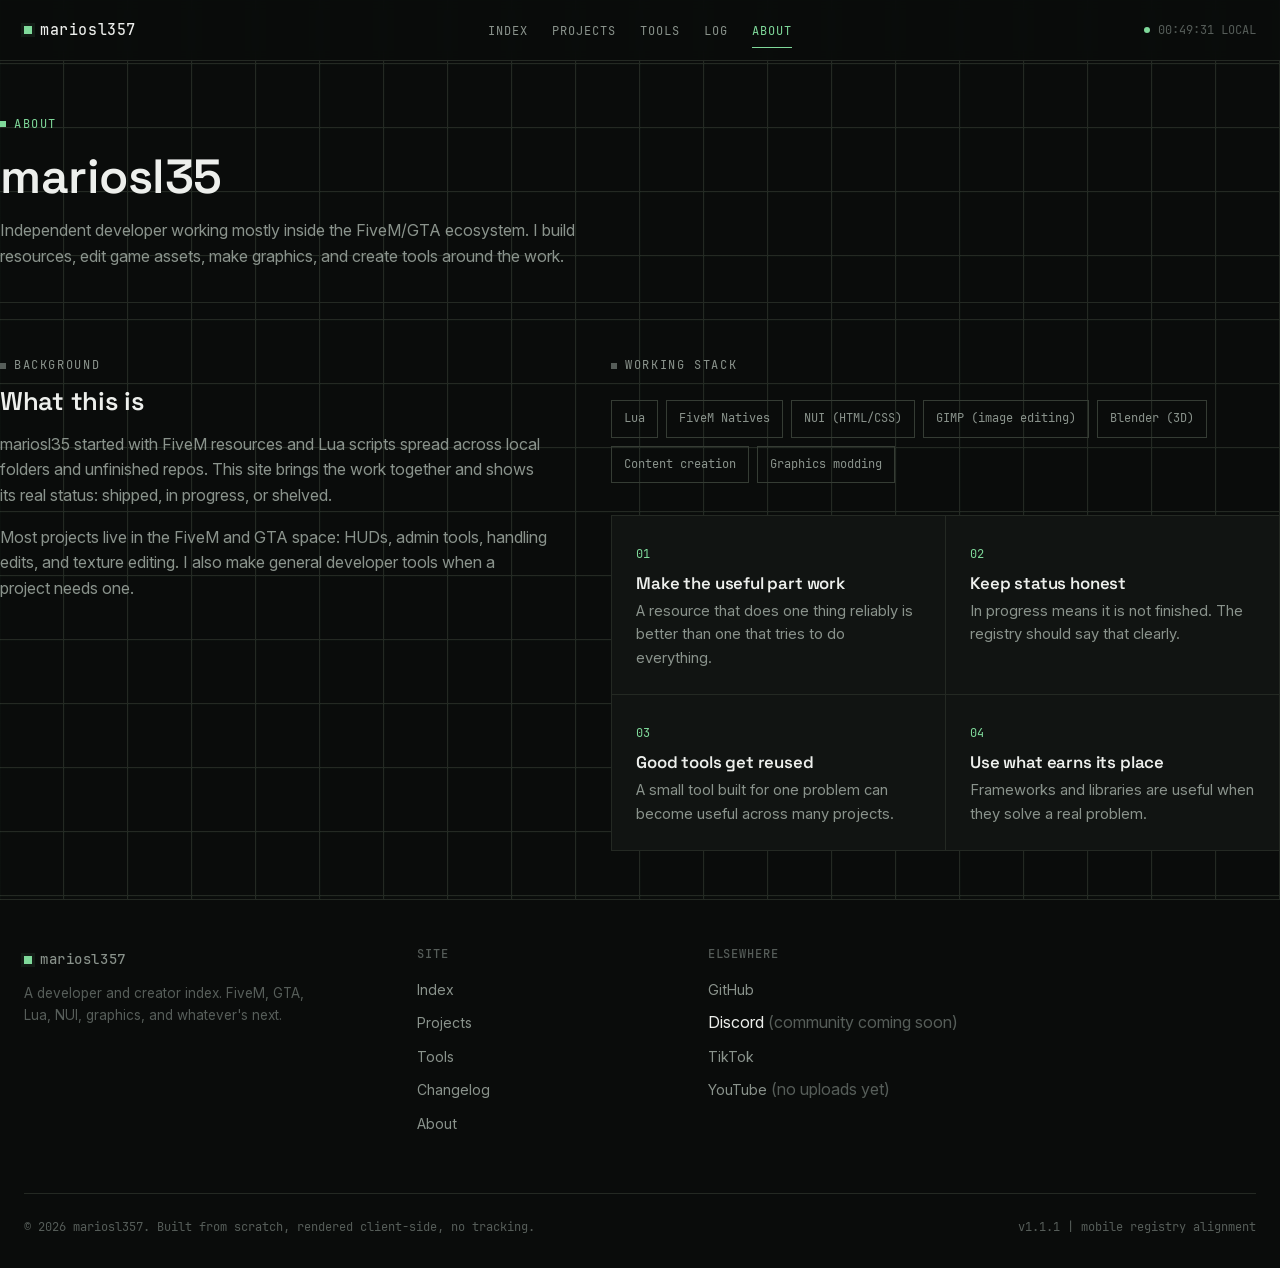
==== about.html @ fb648703 "Mobile alignment issues fixed" ====
<!doctype html>
<html lang="en">
<head>
  <meta charset="UTF-8" />
  <meta name="viewport" content="width=device-width, initial-scale=1, viewport-fit=cover" />
  <title>About | mariosl357</title>
  <meta name="description" content="About mariosl35. An independent developer working across FiveM, GTA modification, Lua, NUI, and graphics." />
  <link rel="icon" href="assets/favicon.svg" type="image/svg+xml" />
  <link rel="stylesheet" href="css/style.css" />
</head>
<body>
  <a class="skip-link" href="#main">Skip to content</a>

  <header class="site-header">
    <div class="shell header-inner">
      <a href="index.html" class="wordmark" aria-label="mariosl357 home">
        <span class="dot" aria-hidden="true"></span>
        mariosl357
      </a>
      <nav class="main-nav" id="main-nav" aria-label="Primary">
        <ul>
          <li><a href="index.html">Index</a></li>
          <li><a href="projects.html">Projects</a></li>
          <li><a href="tools.html">Tools</a></li>
          <li><a href="changelog.html">Log</a></li>
          <li><a href="about.html" aria-current="page">About</a></li>
        </ul>
      </nav>
      <div class="header-status">
        <span class="pulse" aria-hidden="true"></span>
        <span data-clock>00:00:00 LOCAL</span>
      </div>
      <button class="nav-toggle" aria-label="Toggle navigation menu" aria-controls="main-nav" aria-expanded="false">
        <span></span><span></span><span></span>
      </button>
    </div>
  </header>

  <main id="main">
    <div class="shell page-head">
      <span class="eyebrow">About</span>
      <h1>mariosl35</h1>
      <p>Independent developer working mostly inside the FiveM/GTA ecosystem. I build resources, edit game assets, make graphics, and create tools around the work.</p>
    </div>

    <section class="shell section-tight">
      <div class="split">
        <div>
          <span class="eyebrow dim">Background</span>
          <h2 style="margin-top: var(--space-3); font-size: 1.6rem;">What this is</h2>
          <p style="margin-top: var(--space-4); color: var(--text-dim);">
            mariosl35 started with FiveM resources and Lua scripts spread across local folders and unfinished
            repos. This site brings the work together and shows its real status: shipped, in progress, or shelved.
          </p>
          <p style="margin-top: var(--space-4); color: var(--text-dim);">
            Most projects live in the FiveM and GTA space: HUDs, admin tools, handling edits, and texture
            editing. I also make general developer tools when a project needs one.
          </p>
        </div>
        <div>
          <span class="eyebrow dim">Working stack</span>
          <ul class="stack-list">
            <li>Lua</li>
            <li>FiveM Natives</li>
            <li>NUI (HTML/CSS)</li>
            <li>GIMP (image editing)</li>
            <li>Blender (3D)</li>
            <li>Content creation</li>
            <li>Graphics modding</li>
          </ul>

          <div class="principles" style="margin-top: var(--space-8);">
            <div class="principle">
              <span class="pnum">01</span>
              <h3>Make the useful part work</h3>
              <p>A resource that does one thing reliably is better than one that tries to do everything.</p>
            </div>
            <div class="principle">
              <span class="pnum">02</span>
              <h3>Keep status honest</h3>
              <p>In progress means it is not finished. The registry should say that clearly.</p>
            </div>
            <div class="principle">
              <span class="pnum">03</span>
              <h3>Good tools get reused</h3>
              <p>A small tool built for one problem can become useful across many projects.</p>
            </div>
            <div class="principle">
              <span class="pnum">04</span>
              <h3>Use what earns its place</h3>
              <p>Frameworks and libraries are useful when they solve a real problem.</p>
            </div>
          </div>
        </div>
      </div>
    </section>

  </main>

  <footer class="site-footer">
    <div class="shell">
      <div class="footer-grid">
        <div class="footer-col footer-brand">
          <a href="index.html" class="wordmark"><span class="dot" aria-hidden="true"></span>mariosl357</a>
          <p>A developer and creator index. FiveM, GTA, Lua, NUI, graphics, and whatever's next.</p>
        </div>
        <div class="footer-col">
          <h4>Site</h4>
          <ul>
            <li><a href="index.html">Index</a></li>
            <li><a href="projects.html">Projects</a></li>
            <li><a href="tools.html">Tools</a></li>
            <li><a href="changelog.html">Changelog</a></li>
            <li><a href="about.html">About</a></li>
          </ul>
        </div>
        <div class="footer-col">
          <h4>Elsewhere</h4>
          <ul>
            <li><a href="https://github.com/mariosl35" target="_blank" rel="noopener noreferrer">GitHub</a></li>
            <li>Discord <span class="footer-note">(community coming soon)</span></li>
            <li><a href="https://www.tiktok.com/@mariosl357" target="_blank" rel="noopener noreferrer">TikTok</a></li>
            <li><a href="https://www.youtube.com/@mariosl357" target="_blank" rel="noopener noreferrer">YouTube</a> <span class="footer-note">(no uploads yet)</span></li>
          </ul>
        </div>
      </div>
      <div class="footer-bottom">
        <span>© <span data-year></span> mariosl357. Built from scratch, rendered client-side, no tracking.</span>
        <span>v1.1.1 | mobile registry alignment</span>
      </div>
    </div>
  </footer>

  <script src="js/data.js"></script>
  <script src="js/main.js"></script>
  <script>document.querySelector('[data-year]').textContent = new Date().getFullYear();</script>
</body>
</html>
---- css/style.css ----
/* ==========================================================================
   mariosl357 core stylesheet
   Graphite / green technical system. No frameworks.
   ========================================================================== */

/* ---------- local fonts ---------- */
@font-face {
  font-family: "Space Grotesk";
  src: url("../assets/SpaceGrotesk/SpaceGrotesk[wght].woff2") format("woff2");
  font-style: normal;
  font-weight: 300 700;
  font-display: swap;
}

@font-face {
  font-family: "Inter";
  src: url("../assets/Inter/InterVariable.woff2") format("woff2");
  font-style: normal;
  font-weight: 100 900;
  font-display: swap;
}

@font-face {
  font-family: "JetBrains Mono";
  src: url("../assets/JetBrainsMono/JetBrainsMono-Regular.woff2") format("woff2");
  font-style: normal;
  font-weight: 400;
  font-display: swap;
}

@font-face {
  font-family: "JetBrains Mono";
  src: url("../assets/JetBrainsMono/JetBrainsMono-Medium.woff2") format("woff2");
  font-style: normal;
  font-weight: 500;
  font-display: swap;
}

@font-face {
  font-family: "JetBrains Mono";
  src: url("../assets/JetBrainsMono/JetBrainsMono-SemiBold.woff2") format("woff2");
  font-style: normal;
  font-weight: 600;
  font-display: swap;
}

/* ---------- tokens ---------- */
:root {
  /* surfaces */
  --bg: #0a0c0b;
  --bg-panel: #111412;
  --bg-panel-hover: #151915;
  --bg-inset: #0d0f0e;

  /* borders */
  --border: #242923;
  --border-strong: #353c34;
  --border-accent: #3d5a44;

  /* text */
  --text: #edefec;
  --text-dim: #8a938c;
  --text-faint: #565d59;

  /* accent */
  --accent: #7fd99a;
  --accent-dim: #5a9c70;
  --accent-bg: rgba(127, 217, 154, 0.08);
  --accent-bg-strong: rgba(127, 217, 154, 0.14);

  /* status */
  --status-active: #7fd99a;
  --status-dev: #d9c37f;
  --status-exp: #8fa8d9;
  --status-planned: #6b716c;

  /* type */
  --font-display: "Space Grotesk", "Arial Narrow", sans-serif;
  --font-body: "Inter", -apple-system, BlinkMacSystemFont, sans-serif;
  --font-mono: "JetBrains Mono", "SFMono-Regular", Consolas, monospace;

  /* scale */
  --space-1: 0.25rem;
  --space-2: 0.5rem;
  --space-3: 0.75rem;
  --space-4: 1rem;
  --space-6: 1.5rem;
  --space-8: 2rem;
  --space-12: 3rem;
  --space-16: 4rem;
  --space-24: 6rem;

  --radius: 2px;
  --max-width: 1280px;

  --ease: cubic-bezier(0.16, 1, 0.3, 1);
}

/* ---------- reset ---------- */
*, *::before, *::after { box-sizing: border-box; }
* { margin: 0; padding: 0; }

::selection {
  background: var(--accent-bg-strong);
  color: var(--text);
}

html {
  -webkit-text-size-adjust: 100%;
  scroll-behavior: smooth;
}

@media (prefers-reduced-motion: reduce) {
  html { scroll-behavior: auto; }
  *, *::before, *::after {
    animation-duration: 0.001ms !important;
    animation-iteration-count: 1 !important;
    transition-duration: 0.001ms !important;
    scroll-behavior: auto !important;
  }
}

body {
  background: var(--bg);
  color: var(--text);
  font-family: var(--font-body);
  font-size: 16px;
  line-height: 1.6;
  -webkit-font-smoothing: antialiased;
  min-height: 100vh;
  background-image:
    linear-gradient(var(--border) 1px, transparent 1px),
    linear-gradient(90deg, var(--border) 1px, transparent 1px);
  background-size: 64px 64px;
  background-position: -1px -1px;
  background-attachment: fixed;
  opacity: 1;
  overflow-x: clip;
}

/* faint grid only on the parts of the page that want it */
body { background-color: var(--bg); }
body::before {
  content: "";
  position: fixed;
  inset: 0;
  pointer-events: none;
  background-image:
    linear-gradient(rgba(127, 217, 154, 0.025) 1px, transparent 1px),
    linear-gradient(90deg, rgba(127, 217, 154, 0.025) 1px, transparent 1px);
  background-size: 64px 64px;
  z-index: 0;
}

img { max-width: 100%; display: block; }
svg { display: block; }

a {
  color: inherit;
  text-decoration: none;
  -webkit-tap-highlight-color: var(--accent-bg-strong);
}

ul, ol { list-style: none; }

button, input {
  font: inherit;
  color: inherit;
  background: none;
  border: none;
}

button, label { -webkit-tap-highlight-color: var(--accent-bg-strong); }

h1, h2, h3, h4 {
  font-family: var(--font-display);
  font-weight: 600;
  line-height: 1.08;
  letter-spacing: -0.01em;
}

/* ---------- accessibility ---------- */
.skip-link {
  position: absolute;
  left: -9999px;
  top: 0;
  z-index: 200;
  background: var(--accent);
  color: #06120a;
  padding: var(--space-3) var(--space-4);
  font-family: var(--font-mono);
  font-size: 0.8rem;
  font-weight: 600;
}
.skip-link:focus {
  left: var(--space-4);
  top: var(--space-4);
}

:focus-visible {
  outline: 2px solid var(--accent);
  outline-offset: 2px;
}

.sr-only {
  position: absolute;
  width: 1px; height: 1px;
  padding: 0; margin: -1px;
  overflow: hidden;
  clip: rect(0,0,0,0);
  white-space: nowrap;
  border: 0;
}

/* ---------- layout shell ---------- */
.shell {
  position: relative;
  z-index: 1;
  max-width: var(--max-width);
  margin: 0 auto;
  padding: 0 var(--space-6);
  min-width: 0;
}

@media (max-width: 640px) {
  .shell { padding: 0 var(--space-4); }
}

.rule {
  border: none;
  border-top: 1px solid var(--border);
}

/* ---------- eyebrow / labels ---------- */
.eyebrow {
  font-family: var(--font-mono);
  font-size: 0.72rem;
  letter-spacing: 0.14em;
  text-transform: uppercase;
  color: var(--accent);
  display: inline-flex;
  align-items: center;
  gap: var(--space-2);
}

.eyebrow::before {
  content: "";
  width: 6px;
  height: 6px;
  background: var(--accent);
  flex-shrink: 0;
}

.eyebrow.dim {
  color: var(--text-dim);
}
.eyebrow.dim::before {
  background: var(--text-faint);
}

/* ==========================================================================
   HEADER
   ========================================================================== */

.site-header {
  position: sticky;
  top: 0;
  z-index: 100;
  background: rgba(10, 12, 11, 0.92);
  backdrop-filter: blur(6px);
  border-bottom: 1px solid var(--border);
}

.header-inner {
  display: flex;
  align-items: center;
  justify-content: space-between;
  height: 60px;
  gap: var(--space-6);
  min-width: 0;
}

.wordmark {
  font-family: var(--font-mono);
  font-size: 0.95rem;
  font-weight: 500;
  letter-spacing: 0.04em;
  white-space: nowrap;
  display: flex;
  align-items: center;
  gap: var(--space-2);
  min-width: 0;
}

.wordmark .dot {
  width: 8px;
  height: 8px;
  background: var(--accent);
  display: inline-block;
  flex-shrink: 0;
  box-shadow: 0 0 0 3px var(--accent-bg);
}

.wordmark .id {
  color: var(--accent);
}

.main-nav {
  display: flex;
  align-items: center;
  gap: var(--space-8);
}

.main-nav ul {
  display: flex;
  gap: var(--space-6);
}

.main-nav a {
  font-family: var(--font-mono);
  font-size: 0.78rem;
  letter-spacing: 0.08em;
  text-transform: uppercase;
  color: var(--text-dim);
  padding: var(--space-2) 0;
  position: relative;
  transition: color 0.15s var(--ease);
}

.main-nav a:hover,
.main-nav a:focus-visible {
  color: var(--text);
}

.main-nav a[aria-current="page"] {
  color: var(--accent);
}

.main-nav a[aria-current="page"]::after {
  content: "";
  position: absolute;
  left: 0;
  right: 0;
  bottom: -1px;
  height: 1px;
  background: var(--accent);
}

.header-status {
  font-family: var(--font-mono);
  font-size: 0.72rem;
  color: var(--text-faint);
  display: flex;
  align-items: center;
  gap: var(--space-2);
  white-space: nowrap;
}

.header-status .pulse {
  width: 6px;
  height: 6px;
  border-radius: 50%;
  background: var(--accent);
  box-shadow: 0 0 0 0 rgba(127, 217, 154, 0.5);
  animation: pulse 2.4s infinite;
}

@keyframes pulse {
  0% { box-shadow: 0 0 0 0 rgba(127, 217, 154, 0.45); }
  70% { box-shadow: 0 0 0 6px rgba(127, 217, 154, 0); }
  100% { box-shadow: 0 0 0 0 rgba(127, 217, 154, 0); }
}

.nav-toggle {
  display: none;
  width: 44px;
  height: 44px;
  border: 1px solid var(--border-strong);
  align-items: center;
  justify-content: center;
  flex-direction: column;
  gap: 4px;
}
.nav-toggle span {
  display: block;
  width: 16px;
  height: 1px;
  background: var(--text);
}

@media (max-width: 860px) {
  .header-status { display: none; }
  .nav-toggle { display: inline-flex; }
  .main-nav {
    position: fixed;
    inset: 60px 0 auto 0;
    background: var(--bg);
    border-bottom: 1px solid var(--border);
    flex-direction: column;
    align-items: stretch;
    padding: var(--space-4) var(--space-6) var(--space-6);
    transform: translateY(-8px);
    opacity: 0;
    pointer-events: none;
    transition: opacity 0.18s var(--ease), transform 0.18s var(--ease);
  }
  .main-nav.open {
    opacity: 1;
    transform: translateY(0);
    pointer-events: auto;
  }
  .main-nav ul {
    flex-direction: column;
    gap: 0;
  }
  .main-nav a {
    display: block;
    min-height: 44px;
    padding: var(--space-3) 0;
    border-bottom: 1px solid var(--border);
  }
}

/* ==========================================================================
   BUTTONS / LINKS
   ========================================================================== */

.btn {
  font-family: var(--font-mono);
  font-size: 0.78rem;
  letter-spacing: 0.06em;
  text-transform: uppercase;
  display: inline-flex;
  align-items: center;
  gap: var(--space-2);
  padding: var(--space-3) var(--space-4);
  border: 1px solid var(--border-strong);
  transition: border-color 0.15s var(--ease), background 0.15s var(--ease), color 0.15s var(--ease);
}

.btn:hover, .btn:focus-visible {
  border-color: var(--accent);
  color: var(--accent);
}

.btn-solid {
  background: var(--accent);
  border-color: var(--accent);
  color: #06120a;
  font-weight: 600;
}
.btn-solid:hover, .btn-solid:focus-visible {
  background: #93e3ab;
  border-color: #93e3ab;
  color: #06120a;
}

.btn-arrow::after {
  content: "→";
  transition: transform 0.15s var(--ease);
}
.btn-arrow:hover::after { transform: translateX(3px); }

.text-link {
  color: var(--text-dim);
  border-bottom: 1px solid var(--border-strong);
  padding-bottom: 1px;
  transition: color 0.15s var(--ease), border-color 0.15s var(--ease);
}
.text-link:hover, .text-link:focus-visible {
  color: var(--accent);
  border-color: var(--accent);
}

/* ==========================================================================
   HERO
   ========================================================================== */

.hero {
  padding: var(--space-16) 0 var(--space-12);
  display: grid;
  grid-template-columns: 1.15fr 0.85fr;
  gap: var(--space-16);
  align-items: start;
}
.hero > * { min-width: 0; }

.hero-copy h1 {
  font-size: clamp(2.4rem, 5.2vw, 4.1rem);
  margin-top: var(--space-4);
  color: var(--text);
}

.hero-copy h1 em {
  font-style: normal;
  color: var(--accent);
}

.hero-copy p {
  margin-top: var(--space-6);
  max-width: 46ch;
  color: var(--text-dim);
  font-size: 1.05rem;
}

.hero-actions {
  margin-top: var(--space-8);
  display: flex;
  gap: var(--space-3);
  flex-wrap: wrap;
}

/* live log panel, the signature element */
.log-panel {
  border: 1px solid var(--border);
  background: var(--bg-panel);
  display: flex;
  flex-direction: column;
  height: 380px;
  min-width: 0;
}

.log-panel-head {
  display: flex;
  align-items: center;
  justify-content: space-between;
  padding: var(--space-3) var(--space-4);
  border-bottom: 1px solid var(--border);
  font-family: var(--font-mono);
  font-size: 0.7rem;
  color: var(--text-faint);
  letter-spacing: 0.08em;
  text-transform: uppercase;
}

.log-panel-head .dots {
  display: flex;
  gap: 5px;
}
.log-panel-head .dots span {
  width: 6px; height: 6px;
  border-radius: 50%;
  background: var(--border-strong);
}

.log-feed {
  flex: 1;
  overflow: hidden;
  padding: var(--space-4);
  font-family: var(--font-mono);
  font-size: 0.78rem;
  line-height: 1.9;
  color: var(--text-dim);
  position: relative;
}

.log-line {
  white-space: nowrap;
  overflow: hidden;
  text-overflow: ellipsis;
  opacity: 0;
  transform: translateY(4px);
  animation: log-in 0.4s var(--ease) forwards;
}

@keyframes log-in {
  to { opacity: 1; transform: translateY(0); }
}

.log-line .t {
  color: var(--text-faint);
}
.log-line .tag {
  color: var(--accent);
  font-weight: 600;
}
.log-line .tag.fix { color: var(--status-dev); }
.log-line .tag.exp { color: var(--status-exp); }

.log-cursor {
  display: inline-block;
  width: 6px;
  height: 12px;
  background: var(--accent);
  margin-left: 2px;
  animation: blink 1s steps(1) infinite;
  vertical-align: -1px;
}
@keyframes blink { 50% { opacity: 0; } }

.log-panel-foot {
  border-top: 1px solid var(--border);
  padding: var(--space-3) var(--space-4);
}
.log-panel-foot a {
  font-family: var(--font-mono);
  font-size: 0.72rem;
  color: var(--text-dim);
  letter-spacing: 0.04em;
}
.log-panel-foot a:hover { color: var(--accent); }

@media (max-width: 980px) {
  .hero {
    grid-template-columns: 1fr;
    gap: var(--space-8);
  }
  .log-panel { height: 300px; }
}

/* ==========================================================================
   STAT STRIP (real counts only, computed from data)
   ========================================================================== */

.stat-strip {
  border-top: 1px solid var(--border);
  border-bottom: 1px solid var(--border);
  padding: var(--space-6) 0;
  display: grid;
  grid-template-columns: repeat(4, 1fr);
}

.stat {
  padding: 0 var(--space-6);
  border-left: 1px solid var(--border);
}
.stat:first-child { border-left: none; padding-left: 0; }

.stat .num {
  font-family: var(--font-mono);
  font-size: 1.8rem;
  color: var(--accent);
  font-weight: 500;
}
.stat .label {
  margin-top: var(--space-1);
  font-size: 0.78rem;
  color: var(--text-dim);
  letter-spacing: 0.03em;
}

@media (max-width: 760px) {
  .stat-strip { grid-template-columns: repeat(2, 1fr); row-gap: var(--space-6); }
  .stat:nth-child(3) { border-left: none; padding-left: 0; }
}
@media (max-width: 460px) {
  .stat-strip { grid-template-columns: 1fr; }
  .stat { border-left: none; padding-left: 0; padding-top: var(--space-4); border-top: 1px solid var(--border); }
  .stat:first-child { border-top: none; padding-top: 0; }
}

/* ==========================================================================
   SECTION HEADS
   ========================================================================== */

.section {
  padding: var(--space-16) 0;
}
.section-tight { padding: var(--space-12) 0; }

.section-head {
  display: flex;
  justify-content: space-between;
  align-items: flex-end;
  gap: var(--space-6);
  margin-bottom: var(--space-8);
  flex-wrap: wrap;
}

.section-head h2 {
  font-size: clamp(1.6rem, 3vw, 2.2rem);
  margin-top: var(--space-3);
}

.section-head p {
  color: var(--text-dim);
  max-width: 52ch;
  margin-top: var(--space-2);
}

/* ==========================================================================
   REGISTRY (project index table)
   ========================================================================== */

.filter-bar {
  display: flex;
  align-items: center;
  gap: var(--space-6);
  flex-wrap: wrap;
  padding-bottom: var(--space-4);
  border-bottom: 1px solid var(--border);
  margin-bottom: 0;
}

.filter-tags {
  display: flex;
  gap: var(--space-2);
  flex-wrap: wrap;
}

.filter-tag {
  font-family: var(--font-mono);
  font-size: 0.72rem;
  letter-spacing: 0.05em;
  text-transform: uppercase;
  padding: var(--space-2) var(--space-3);
  border: 1px solid var(--border-strong);
  color: var(--text-dim);
  transition: all 0.15s var(--ease);
}
.filter-tag:hover { border-color: var(--accent); color: var(--text); }
.filter-tag[aria-pressed="true"] {
  background: var(--accent);
  border-color: var(--accent);
  color: #06120a;
  font-weight: 600;
}

.search-wrap {
  margin-left: auto;
  display: flex;
  align-items: center;
  gap: var(--space-2);
  border: 1px solid var(--border-strong);
  padding: var(--space-2) var(--space-3);
  min-width: 220px;
}
.search-wrap svg { color: var(--text-faint); flex-shrink: 0; }
.search-wrap input {
  font-family: var(--font-mono);
  font-size: 0.8rem;
  width: 100%;
  color: var(--text);
}
.search-wrap input::placeholder { color: var(--text-faint); }

@media (max-width: 640px) {
  .filter-bar { flex-direction: column; align-items: stretch; }
  .search-wrap { margin-left: 0; }
}

.registry {
  border: 1px solid var(--border);
  border-top: none;
}

.registry-head-row,
.registry-row {
  display: grid;
  grid-template-columns: 44px 1.6fr 1fr 1fr 100px 28px;
  align-items: center;
  gap: var(--space-4);
}

.registry-head-row {
  padding: var(--space-3) var(--space-4);
  border-bottom: 1px solid var(--border);
  font-family: var(--font-mono);
  font-size: 0.68rem;
  letter-spacing: 0.08em;
  text-transform: uppercase;
  color: var(--text-faint);
}

.registry-row {
  padding: var(--space-4);
  border-bottom: 1px solid var(--border);
  cursor: pointer;
  transition: background 0.12s var(--ease);
  text-align: left;
  width: 100%;
  background: transparent;
}
.registry-row:last-child { border-bottom: none; }
.registry-row:hover,
.registry-row:focus-visible {
  background: var(--bg-panel-hover);
}

.registry-row .idx {
  font-family: var(--font-mono);
  font-size: 0.72rem;
  color: var(--text-faint);
}

.registry-row .rname {
  display: flex;
  align-items: center;
  gap: var(--space-3);
  min-width: 0;
}

.reg-thumb {
  width: 32px;
  height: 32px;
  border: 1px solid var(--border-strong);
  flex-shrink: 0;
  overflow: hidden;
}
.reg-thumb svg { width: 100%; height: 100%; }

.rname .names {
  display: flex;
  flex-direction: column;
  min-width: 0;
}
.rname .display-name {
  font-family: var(--font-display);
  font-weight: 600;
  font-size: 0.98rem;
  overflow-wrap: anywhere;
}
.rname .slug {
  font-family: var(--font-mono);
  font-size: 0.72rem;
  color: var(--text-faint);
}

.reg-type, .reg-stack {
  font-family: var(--font-mono);
  font-size: 0.78rem;
  color: var(--text-dim);
  min-width: 0;
  overflow-wrap: anywhere;
}

.status-pill {
  font-family: var(--font-mono);
  font-size: 0.68rem;
  letter-spacing: 0.04em;
  text-transform: uppercase;
  padding: 3px var(--space-2);
  border: 1px solid currentColor;
  display: inline-flex;
  align-items: center;
  gap: 5px;
  width: fit-content;
  max-width: 100%;
  white-space: normal;
}
.status-pill::before {
  content: "";
  width: 5px; height: 5px;
  background: currentColor;
  border-radius: 50%;
}
.status-active { color: var(--status-active); }
.status-dev { color: var(--status-dev); }
.status-exp { color: var(--status-exp); }
.status-planned { color: var(--status-planned); }
.status-stable { color: var(--status-active); }

.reg-arrow {
  color: var(--text-faint);
  transition: color 0.15s var(--ease), transform 0.15s var(--ease);
}
.registry-row:hover .reg-arrow,
.registry-row:focus-visible .reg-arrow {
  color: var(--accent);
  transform: translateX(2px);
}

@media (max-width: 860px) {
  .registry-head-row { display: none; }
  .registry-row {
    grid-template-columns: minmax(0, 1fr) max-content;
    grid-template-areas:
      "name arrow"
      "meta meta"
      "stack status";
    row-gap: var(--space-2);
  }
  .registry-row .idx { display: none; }
  .registry-row .rname { grid-area: name; }
  .reg-arrow { grid-area: arrow; }
  .reg-type { grid-area: meta; }
  .reg-stack { grid-area: stack; }
  .registry-row .status-pill { grid-area: status; justify-self: end; align-self: start; }
}

.empty-state {
  padding: var(--space-12) var(--space-4);
  text-align: center;
  color: var(--text-dim);
  font-family: var(--font-mono);
  font-size: 0.85rem;
  display: none;
}
.empty-state.visible { display: block; }

/* ==========================================================================
   TOOLS GRID
   ========================================================================== */

.tools-grid {
  display: grid;
  grid-template-columns: repeat(3, 1fr);
  gap: 1px;
  background: var(--border);
  border: 1px solid var(--border);
  min-width: 0;
}

.tool-card {
  background: var(--bg-panel);
  padding: var(--space-6);
  display: flex;
  flex-direction: column;
  min-height: 220px;
  min-width: 0;
  transition: background 0.15s var(--ease);
}
.tool-card:hover { background: var(--bg-panel-hover); }

.tool-card .tool-head {
  display: flex;
  justify-content: space-between;
  align-items: flex-start;
  gap: var(--space-2);
}

.tool-card h3 {
  font-size: 1.15rem;
  margin-top: var(--space-3);
}

.tool-card p {
  margin-top: var(--space-2);
  color: var(--text-dim);
  font-size: 0.9rem;
  flex: 1;
  overflow-wrap: anywhere;
}

.tool-card .tool-planned-detail {
  margin-top: calc(var(--space-2) * -0.25);
  color: var(--text-faint);
  font-size: 0.85rem;
}

.tool-card .tool-foot {
  margin-top: var(--space-4);
  display: flex;
  justify-content: space-between;
  align-items: center;
  font-family: var(--font-mono);
  font-size: 0.72rem;
  color: var(--text-faint);
}

.tool-card .tool-foot a { color: var(--text-dim); }
.tool-card .tool-foot a:hover,
.tool-card .tool-foot a:focus-visible { color: var(--accent); }

.tool-card-featured {
  grid-column: 1 / -1;
  display: grid;
  grid-template-columns: minmax(260px, 0.8fr) minmax(320px, 1.2fr);
  grid-template-areas:
    "head preview"
    "title preview"
    "summary preview"
    "foot preview";
  column-gap: var(--space-8);
  min-width: 0;
}
.tool-card-featured .tool-head { grid-area: head; }
.tool-card-featured h3 { grid-area: title; }
.tool-card-featured p { grid-area: summary; }
.tool-card-featured .tool-foot { grid-area: foot; }
.tool-preview {
  grid-area: preview;
  min-height: 220px;
  border: 1px solid var(--border-strong);
  background: var(--bg-inset);
  padding: var(--space-4);
  display: flex;
  flex-direction: column;
  justify-content: space-between;
  color: var(--text-faint);
  font-family: var(--font-mono);
  font-size: 0.7rem;
  letter-spacing: 0.08em;
  text-transform: uppercase;
  user-select: none;
  pointer-events: none;
}
.tool-preview-color {
  min-height: 150px;
  background: var(--accent);
  border: 1px solid var(--border-strong);
}
.tool-preview-input {
  display: block;
  width: 100%;
  border: 1px solid var(--border-strong);
  background: var(--bg-panel);
  color: var(--text);
  padding: var(--space-3);
  font-family: var(--font-mono);
  font-size: 0.8rem;
  user-select: none;
  pointer-events: none;
}
.tool-preview-code {
  min-height: 150px;
  margin: 0;
  padding: var(--space-4);
  border: 1px solid var(--border-strong);
  background: var(--bg-panel);
  color: var(--text);
  font-family: var(--font-mono);
  font-size: 0.78rem;
  line-height: 1.65;
  white-space: pre-wrap;
}
@media (max-width: 600px) {
  .tool-card-featured {
    grid-template-columns: 1fr;
    grid-template-areas:
      "head"
      "title"
      "summary"
      "foot"
      "preview";
    row-gap: 0;
  }
  .tool-preview { margin-top: var(--space-6); }
}

/* ---------- built-in utilities ---------- */
.converter {
  display: grid;
  grid-template-columns: minmax(260px, 0.8fr) minmax(320px, 1.2fr);
  gap: var(--space-8);
  align-items: start;
}
.converter-panel {
  border: 1px solid var(--border);
  background: var(--bg-panel);
  padding: var(--space-6);
}
.converter-panel h2 {
  font-size: 1.25rem;
  margin-bottom: var(--space-6);
}
.converter-field { margin-top: var(--space-4); }
.converter-field:first-of-type { margin-top: 0; }
.converter-field label,
.converter-output-label {
  display: block;
  font-family: var(--font-mono);
  font-size: 0.72rem;
  letter-spacing: 0.06em;
  text-transform: uppercase;
  color: var(--text-faint);
  margin-bottom: var(--space-2);
}
.converter-input,
.converter-number {
  border: 1px solid var(--border-strong);
  padding: var(--space-3);
  background: var(--bg-inset);
  width: 100%;
}
.converter-number::-webkit-inner-spin-button,
.converter-number::-webkit-outer-spin-button {
  opacity: 0;
  background: transparent;
  filter: invert(79%) sepia(24%) saturate(641%) hue-rotate(83deg) brightness(99%) contrast(88%);
}
.converter-number:hover::-webkit-inner-spin-button,
.converter-number:focus-visible::-webkit-inner-spin-button,
.converter-number:hover::-webkit-outer-spin-button,
.converter-number:focus-visible::-webkit-outer-spin-button {
  opacity: 1;
  filter: invert(88%) sepia(23%) saturate(655%) hue-rotate(83deg) brightness(104%) contrast(91%);
}
.converter-color {
  width: 100%;
  height: 44px;
  border: 1px solid var(--border-strong);
  background: var(--bg-inset);
  padding: 3px;
}
.converter-rgb {
  display: grid;
  grid-template-columns: repeat(3, 1fr);
  gap: var(--space-2);
}
.converter-output-list { display: grid; gap: var(--space-3); }
.converter-output {
  display: grid;
  grid-template-columns: 72px 1fr auto;
  gap: var(--space-3);
  align-items: center;
  border-bottom: 1px solid var(--border);
  padding-bottom: var(--space-3);
}
.converter-output code {
  color: var(--text);
  font-family: var(--font-mono);
  font-size: 0.85rem;
  overflow-wrap: anywhere;
}
.converter-copy {
  color: var(--text-dim);
  font-family: var(--font-mono);
  font-size: 0.7rem;
  border: 1px solid var(--border-strong);
  padding: var(--space-2);
}
.converter-copy:hover,
.converter-copy:focus-visible { color: var(--accent); border-color: var(--accent); }
.converter-swatch {
  height: 96px;
  border: 1px solid var(--border-strong);
  margin-bottom: var(--space-6);
}
@media (max-width: 760px) {
  .converter { grid-template-columns: 1fr; }
}

/* ---------- fxmanifest generator ---------- */
.manifest-tool {
  display: grid;
  grid-template-columns: minmax(240px, 0.75fr) minmax(320px, 1.25fr);
  gap: var(--space-8);
}
.manifest-panel {
  border: 1px solid var(--border);
  background: var(--bg-panel);
  padding: var(--space-6);
}
.manifest-panel h2 { font-size: 1.25rem; }
.manifest-help,
.manifest-warning {
  color: var(--text-dim);
  font-size: 0.88rem;
  margin-top: var(--space-2);
}
.manifest-changes {
  display: grid;
  gap: var(--space-1);
  margin-top: var(--space-4);
  padding: var(--space-3) var(--space-4);
  border: 1px solid var(--border);
  background: var(--bg-inset);
  color: var(--text-dim);
  font-size: 0.84rem;
}
.manifest-changes strong { color: var(--accent); font-family: var(--font-mono); font-size: 0.72rem; text-transform: uppercase; letter-spacing: 0.06em; }
.manifest-changes span { color: var(--text-dim); }
.manifest-picker {
  display: flex;
  flex-direction: column;
  gap: var(--space-2);
  border: 1px dashed var(--border-strong);
  padding: var(--space-6);
  margin-top: var(--space-6);
  cursor: pointer;
  color: var(--accent);
  font-family: var(--font-mono);
  font-size: 0.8rem;
}
.manifest-picker:hover,
.manifest-picker:focus-within { border-color: var(--accent); background: var(--accent-bg); }
.manifest-picker small { color: var(--text-faint); font-family: var(--font-body); font-size: 0.82rem; }
.manifest-file-count { color: var(--text-dim); font-family: var(--font-mono); font-size: 0.78rem; margin-top: var(--space-4); }
.manifest-detected { display: grid; gap: var(--space-2); margin-top: var(--space-6); }
.manifest-detected li {
  display: flex;
  justify-content: space-between;
  border-bottom: 1px solid var(--border);
  padding-bottom: var(--space-2);
  color: var(--text-dim);
  font-size: 0.86rem;
}
.manifest-detected strong { color: var(--accent); font-family: var(--font-mono); font-weight: 500; }
.manifest-heading-row { display: flex; align-items: flex-start; justify-content: space-between; gap: var(--space-4); }
.manifest-heading-row .btn { font-size: 0.68rem; }
.manifest-heading-row .btn:disabled { opacity: 0.45; cursor: not-allowed; }
.manifest-output {
  display: block;
  width: 100%;
  min-height: 360px;
  margin-top: var(--space-6);
  padding: var(--space-4);
  resize: vertical;
  border: 1px solid var(--border-strong);
  background: var(--bg-inset);
  color: var(--text);
  font-family: var(--font-mono);
  font-size: 0.78rem;
  line-height: 1.6;
}
@media (max-width: 800px) {
  .manifest-tool { grid-template-columns: 1fr; }
  .manifest-heading-row { flex-direction: column; }
}

@media (max-width: 900px) {
  .tools-grid { grid-template-columns: repeat(2, 1fr); }
}
@media (max-width: 600px) {
  .tools-grid { grid-template-columns: 1fr; }
}

/* ==========================================================================
   ABOUT TEASER / SPLIT
   ========================================================================== */

.split {
  display: grid;
  grid-template-columns: 0.9fr 1.1fr;
  gap: var(--space-16);
}

@media (max-width: 900px) {
  .split { grid-template-columns: 1fr; gap: var(--space-8); }
}

.stack-list {
  display: flex;
  flex-wrap: wrap;
  gap: var(--space-2);
  margin-top: var(--space-6);
}
.stack-list li {
  font-family: var(--font-mono);
  font-size: 0.76rem;
  border: 1px solid var(--border-strong);
  padding: var(--space-2) var(--space-3);
  color: var(--text-dim);
}

/* ==========================================================================
   FOOTER
   ========================================================================== */

.site-footer {
  border-top: 1px solid var(--border);
  padding: var(--space-12) 0 var(--space-8);
}

.footer-grid {
  display: grid;
  grid-template-columns: 1.4fr repeat(3, 1fr);
  gap: var(--space-8);
}

.footer-col h4 {
  font-family: var(--font-mono);
  font-size: 0.72rem;
  letter-spacing: 0.08em;
  text-transform: uppercase;
  color: var(--text-faint);
  margin-bottom: var(--space-4);
}

.footer-col ul li { margin-bottom: var(--space-2); }
.footer-col a {
  color: var(--text-dim);
  font-size: 0.88rem;
  transition: color 0.15s var(--ease);
}
.footer-col a:hover { color: var(--accent); }
.footer-note { color: var(--text-faint); }

.footer-brand .wordmark { margin-bottom: var(--space-3); }
.footer-brand p {
  color: var(--text-faint);
  font-size: 0.85rem;
  max-width: 32ch;
}

.footer-bottom {
  margin-top: var(--space-12);
  padding-top: var(--space-6);
  border-top: 1px solid var(--border);
  display: flex;
  justify-content: space-between;
  gap: var(--space-4);
  flex-wrap: wrap;
  font-family: var(--font-mono);
  font-size: 0.72rem;
  color: var(--text-faint);
}

@media (max-width: 760px) {
  .footer-grid { grid-template-columns: 1fr 1fr; }
  .footer-brand { grid-column: 1 / -1; margin-bottom: var(--space-4); }
}
@media (max-width: 480px) {
  .footer-grid { grid-template-columns: 1fr; }
}

/* ==========================================================================
   PAGE HEADER (interior pages)
   ========================================================================== */

.page-head {
  padding: var(--space-12) 0 var(--space-8);
  border-bottom: 1px solid var(--border);
}

.page-head h1 {
  font-size: clamp(2rem, 4.2vw, 3rem);
  margin-top: var(--space-4);
}

.page-head p {
  margin-top: var(--space-4);
  color: var(--text-dim);
  max-width: 60ch;
}

.breadcrumb {
  font-family: var(--font-mono);
  font-size: 0.74rem;
  color: var(--text-faint);
  display: flex;
  gap: var(--space-2);
  margin-bottom: var(--space-6);
}
.breadcrumb a { color: var(--text-dim); }
.breadcrumb a:hover { color: var(--accent); }

/* ==========================================================================
   PROJECT DETAIL PAGE
   ========================================================================== */

.project-hero {
  display: grid;
  grid-template-columns: 220px 1fr;
  gap: var(--space-8);
  align-items: start;
  padding: var(--space-8) 0 var(--space-12);
  border-bottom: 1px solid var(--border);
}

.project-thumb-lg {
  aspect-ratio: 1;
  border: 1px solid var(--border);
  background: var(--bg-panel);
}
.project-thumb-lg svg { width: 100%; height: 100%; }

.project-title-row {
  display: flex;
  align-items: center;
  gap: var(--space-3);
  flex-wrap: wrap;
}

.project-hero h1 {
  font-size: clamp(1.9rem, 4vw, 2.8rem);
  margin-top: var(--space-3);
}

.project-hero .slug-line {
  font-family: var(--font-mono);
  color: var(--text-faint);
  font-size: 0.85rem;
  margin-top: var(--space-2);
}

.project-hero .lede {
  margin-top: var(--space-4);
  color: var(--text-dim);
  max-width: 62ch;
}

.project-actions {
  margin-top: var(--space-6);
  display: flex;
  gap: var(--space-3);
  flex-wrap: wrap;
}

.meta-table {
  margin-top: var(--space-8);
  display: grid;
  grid-template-columns: repeat(4, 1fr);
  border-top: 1px solid var(--border);
  border-left: 1px solid var(--border);
}
.meta-cell {
  border-right: 1px solid var(--border);
  border-bottom: 1px solid var(--border);
  padding: var(--space-3) var(--space-4);
}
.meta-cell .k {
  font-family: var(--font-mono);
  font-size: 0.66rem;
  letter-spacing: 0.06em;
  text-transform: uppercase;
  color: var(--text-faint);
}
.meta-cell .v {
  margin-top: 4px;
  font-size: 0.9rem;
  font-family: var(--font-mono);
}

@media (max-width: 860px) {
  .project-hero { grid-template-columns: 96px 1fr; }
  .meta-table { grid-template-columns: repeat(2, 1fr); }
}

.project-body {
  padding: var(--space-12) 0;
  display: grid;
  grid-template-columns: 1fr 260px;
  gap: var(--space-16);
}

.project-body article h2 {
  font-size: 1.35rem;
  margin-top: var(--space-10, 2.5rem);
  margin-bottom: var(--space-4);
}
.project-body article h2:first-child { margin-top: 0; }
.project-body article p {
  color: var(--text-dim);
  margin-bottom: var(--space-4);
  max-width: 68ch;
}
.project-body article ul {
  margin: var(--space-4) 0;
  display: grid;
  gap: var(--space-2);
}
.project-body article ul li {
  color: var(--text-dim);
  padding-left: var(--space-4);
  position: relative;
}
.project-body article ul li::before {
  content: "•";
  position: absolute;
  left: 0;
  color: var(--accent);
}

.project-assets {
  margin-top: var(--space-10, 2.5rem);
  display: grid;
  grid-template-columns: repeat(auto-fit, minmax(220px, 1fr));
  gap: var(--space-4);
}
.project-assets img {
  width: 100%;
  border: 1px solid var(--border);
}

.project-aside {
  border-left: 1px solid var(--border);
  padding-left: var(--space-8);
}
.project-aside h3 {
  font-family: var(--font-mono);
  font-size: 0.7rem;
  letter-spacing: 0.08em;
  text-transform: uppercase;
  color: var(--text-faint);
  margin-bottom: var(--space-3);
}
.aside-block { margin-bottom: var(--space-8); }
.aside-block ul li {
  font-family: var(--font-mono);
  font-size: 0.82rem;
  color: var(--text-dim);
  padding: var(--space-2) 0;
  border-bottom: 1px solid var(--border);
}

@media (max-width: 900px) {
  .project-body { grid-template-columns: 1fr; }
  .project-aside { border-left: none; padding-left: 0; border-top: 1px solid var(--border); padding-top: var(--space-6); }
}

/* related registry rows reuse .registry styles */

/* ==========================================================================
   CHANGELOG
   ========================================================================== */

.changelog-list {
  border-top: 1px solid var(--border);
}

.changelog-entry {
  display: grid;
  grid-template-columns: 140px 90px 1fr;
  gap: var(--space-6);
  padding: var(--space-6) 0;
  border-bottom: 1px solid var(--border);
}

.changelog-entry time {
  font-family: var(--font-mono);
  font-size: 0.8rem;
  color: var(--text-faint);
}

.changelog-entry h3 {
  font-size: 1.05rem;
  margin-bottom: var(--space-2);
}

.changelog-entry p {
  color: var(--text-dim);
  max-width: 62ch;
}

.changelog-entry .cl-target {
  margin-top: var(--space-2);
  font-family: var(--font-mono);
  font-size: 0.76rem;
  color: var(--accent-dim);
}

@media (max-width: 700px) {
  .changelog-entry {
    grid-template-columns: 1fr;
    gap: var(--space-2);
  }
}

/* ==========================================================================
   ABOUT PAGE
   ========================================================================== */

.principles {
  display: grid;
  grid-template-columns: repeat(2, 1fr);
  gap: 1px;
  background: var(--border);
  border: 1px solid var(--border);
  margin-top: var(--space-8);
}
.principle {
  background: var(--bg-panel);
  padding: var(--space-6);
}
.principle .pnum {
  font-family: var(--font-mono);
  font-size: 0.72rem;
  color: var(--accent);
}
.principle h3 {
  font-size: 1.05rem;
  margin-top: var(--space-2);
}
.principle p {
  margin-top: var(--space-2);
  color: var(--text-dim);
  font-size: 0.92rem;
}
@media (max-width: 700px) {
  .principles { grid-template-columns: 1fr; }
}

/* ========================================================================
   TOUCH / NARROW SCREEN PASS
   ======================================================================== */

@media (max-width: 860px) {
  .shell { padding-left: max(var(--space-4), env(safe-area-inset-left)); padding-right: max(var(--space-4), env(safe-area-inset-right)); }
  .section { padding-top: var(--space-12); padding-bottom: var(--space-12); }
  .page-head { padding-top: var(--space-8); }
  .btn,
  .filter-tag,
  .converter-copy { min-height: 44px; }
  .search-wrap { min-height: 44px; }
  .project-actions { gap: var(--space-2); }
  .project-actions .btn { flex: 1 1 auto; justify-content: center; }
  .project-hero,
  .project-body,
  .converter,
  .manifest-tool,
  .split { min-width: 0; }
  .project-hero > * { min-width: 0; }
  .meta-table { grid-template-columns: repeat(2, minmax(0, 1fr)); }
  .meta-cell { min-width: 0; }
  .meta-cell .v { overflow-wrap: anywhere; }
  .project-hero h1,
  .page-head h1,
  .hero-copy h1 { overflow-wrap: anywhere; text-wrap: balance; }
  .project-hero .lede,
  .project-body article p,
  .page-head p,
  .section-head p { overflow-wrap: anywhere; }
}

@media (max-width: 480px) {
  .project-hero { grid-template-columns: 72px minmax(0, 1fr); gap: var(--space-4); }
  .hero { padding-top: var(--space-8); padding-bottom: var(--space-8); }
  .hero-copy h1 { font-size: clamp(2rem, 11vw, 2.7rem); }
  .hero-copy p { font-size: 0.98rem; }
  .hero-actions { flex-direction: column; align-items: stretch; }
  .hero-actions .btn { width: 100%; justify-content: center; }
  .log-panel { height: 320px; }
  .log-panel-head { gap: var(--space-2); }
  .log-panel-head > span:first-child { overflow-wrap: anywhere; }
  .log-feed { font-size: 0.7rem; padding: var(--space-3); }
  .registry-row { padding: var(--space-4) var(--space-3); }
  .registry-row .status-pill { justify-self: end; }
  .converter-panel,
  .manifest-panel { padding: var(--space-4); }
  .converter-output { grid-template-columns: 56px minmax(0, 1fr) auto; gap: var(--space-2); }
  .manifest-heading-row .btn { width: 100%; justify-content: center; }
  .footer-bottom { flex-direction: column; align-items: flex-start; }
}

@media (hover: none) {
  .btn:active,
  .filter-tag:active,
  .text-link:active,
  .main-nav a:active { color: var(--accent); }
  .registry-row:active { background: var(--bg-panel-hover); }
}

/* ==========================================================================
   TOOLS PAGE INTRO NOTE
   ========================================================================== */

.note-panel {
  border: 1px solid var(--border-accent);
  background: var(--accent-bg);
  padding: var(--space-4) var(--space-6);
  display: flex;
  gap: var(--space-3);
  align-items: flex-start;
  margin-bottom: var(--space-10, 2.5rem);
}
.note-panel svg { flex-shrink: 0; margin-top: 3px; color: var(--accent); }
.note-panel p { color: var(--text-dim); font-size: 0.9rem; }
.note-panel strong { color: var(--text); }

/* ==========================================================================
   404
   ========================================================================== */
.error-page {
  min-height: 60vh;
  display: flex;
  flex-direction: column;
  justify-content: center;
  padding: var(--space-16) 0;
}
.error-page .code {
  font-family: var(--font-mono);
  color: var(--accent);
  font-size: 0.9rem;
}
.error-page h1 { margin-top: var(--space-4); font-size: clamp(2rem, 6vw, 3.4rem); }
.error-page p { margin-top: var(--space-4); color: var(--text-dim); }
.error-page .btn { margin-top: var(--space-8); width: fit-content; }
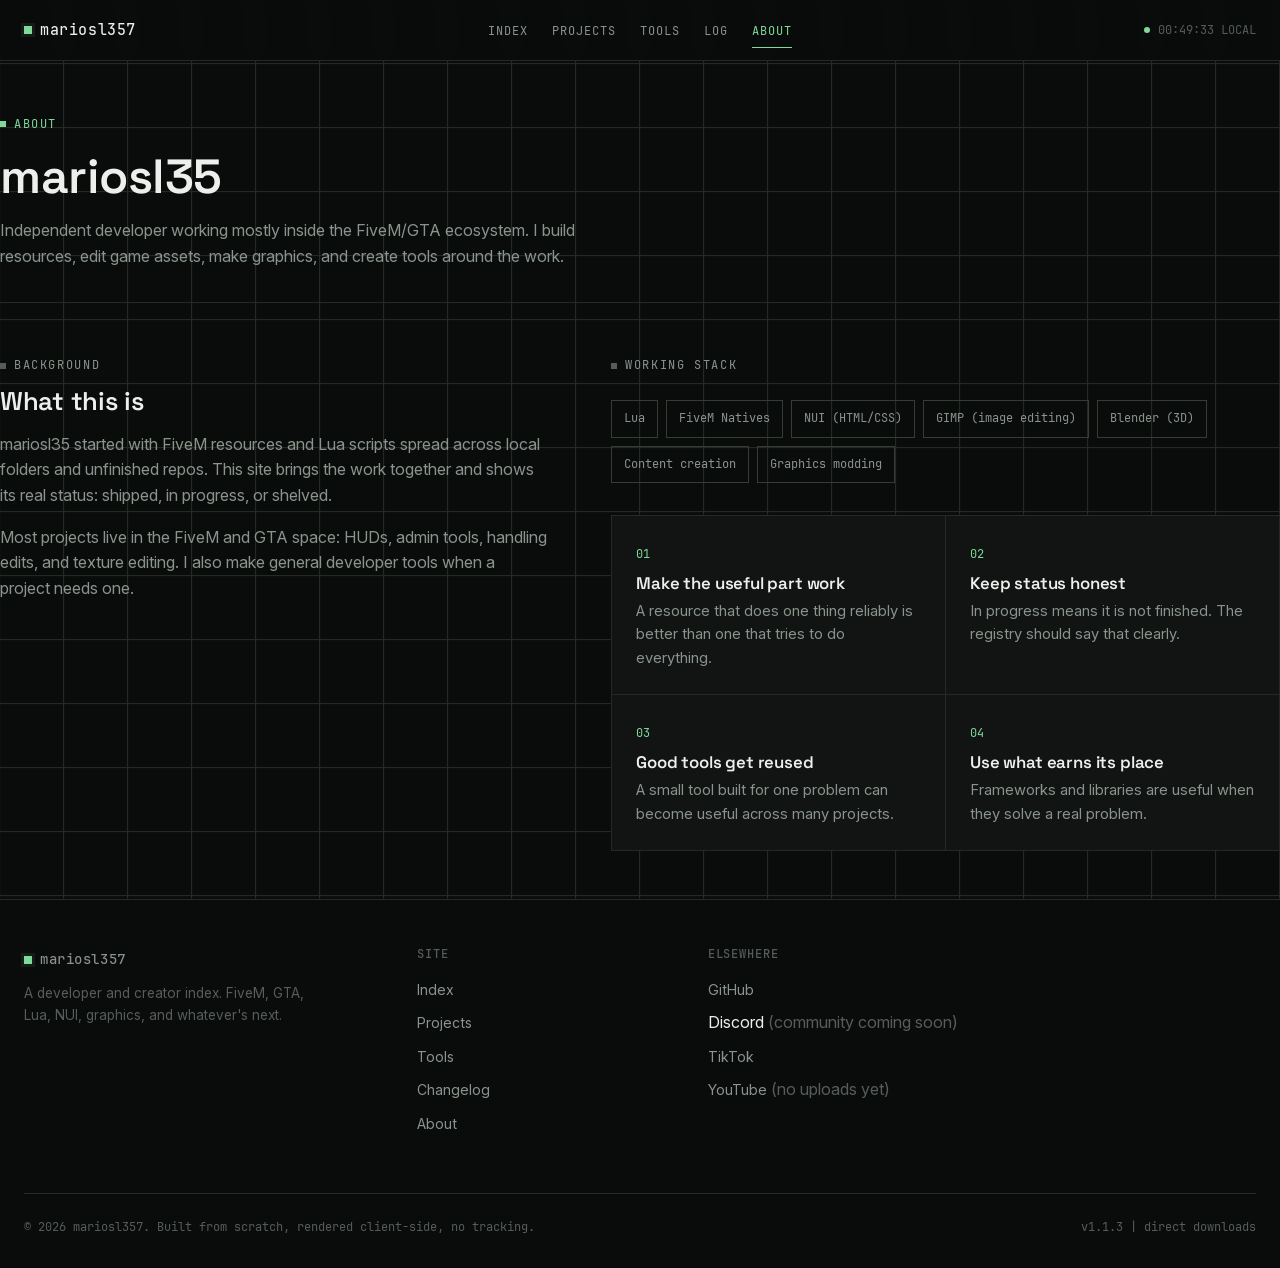
==== commit 9fcbe07c: "Project Cloud Menu extras: Direct download link" ====
--- a/about.html
+++ b/about.html
@@ -126,7 +126,7 @@
       </div>
       <div class="footer-bottom">
         <span>© <span data-year></span> mariosl357. Built from scratch, rendered client-side, no tracking.</span>
-        <span>v1.1.1 | mobile registry alignment</span>
+        <span>v1.1.3 | direct downloads</span>
       </div>
     </div>
   </footer>
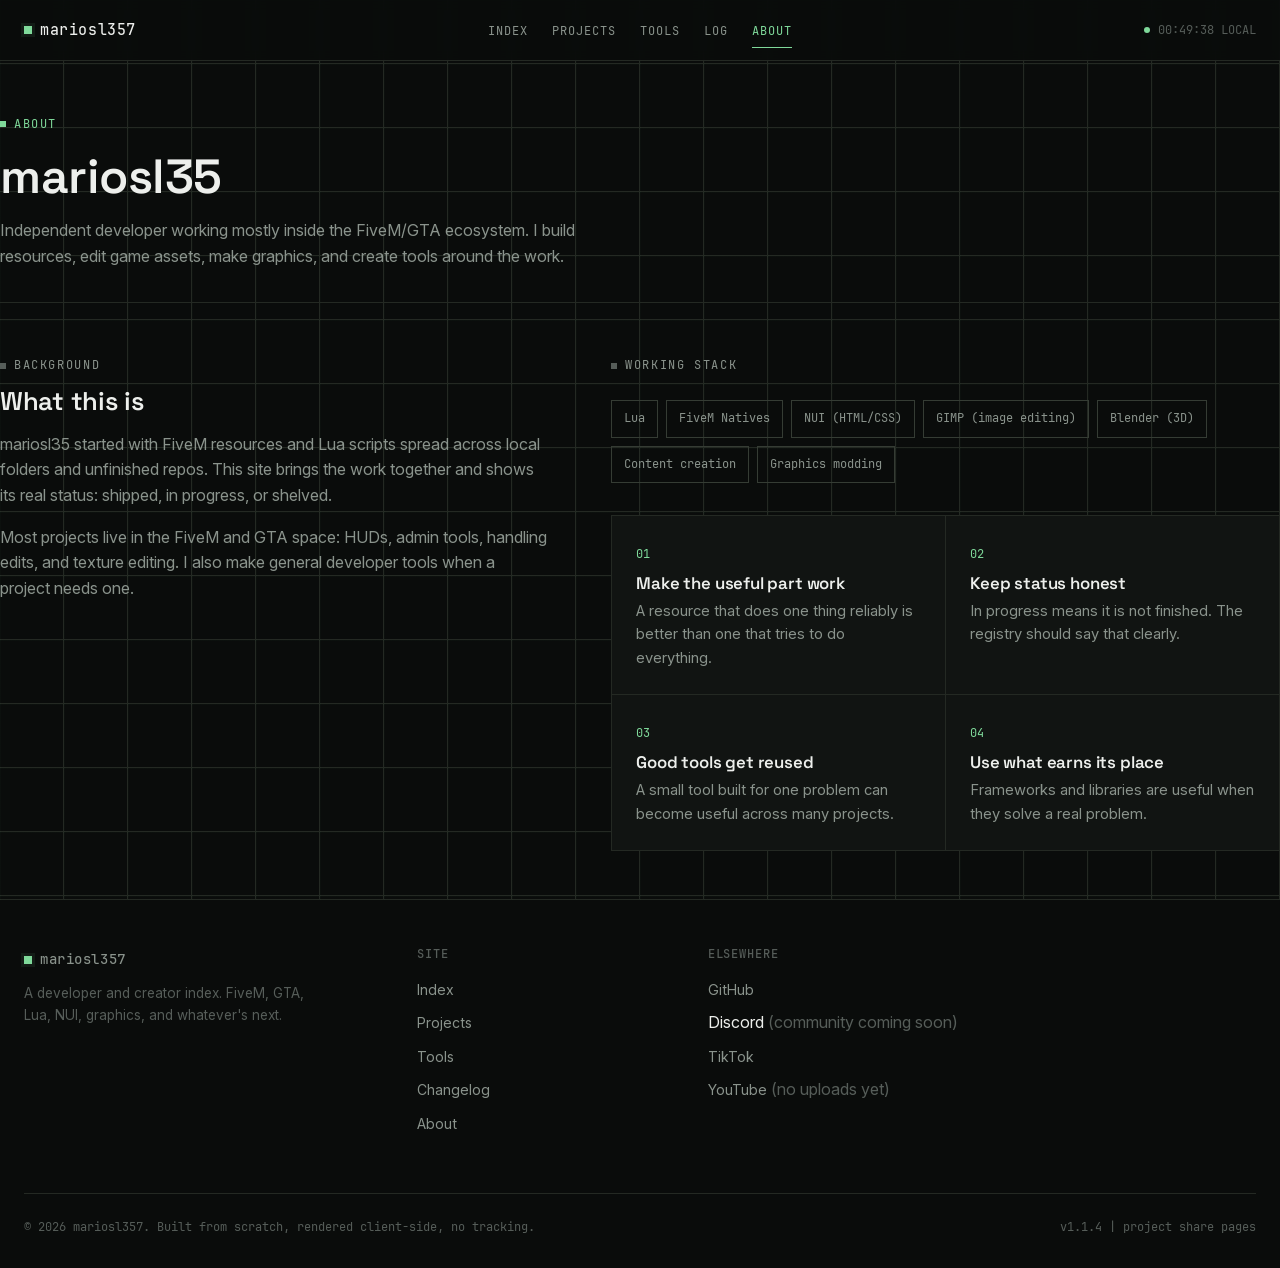
==== commit 92aa5381: "Metadata" ====
--- a/about.html
+++ b/about.html
@@ -126,7 +126,7 @@
       </div>
       <div class="footer-bottom">
         <span>© <span data-year></span> mariosl357. Built from scratch, rendered client-side, no tracking.</span>
-        <span>v1.1.3 | direct downloads</span>
+        <span>v1.1.4 | project share pages</span>
       </div>
     </div>
   </footer>
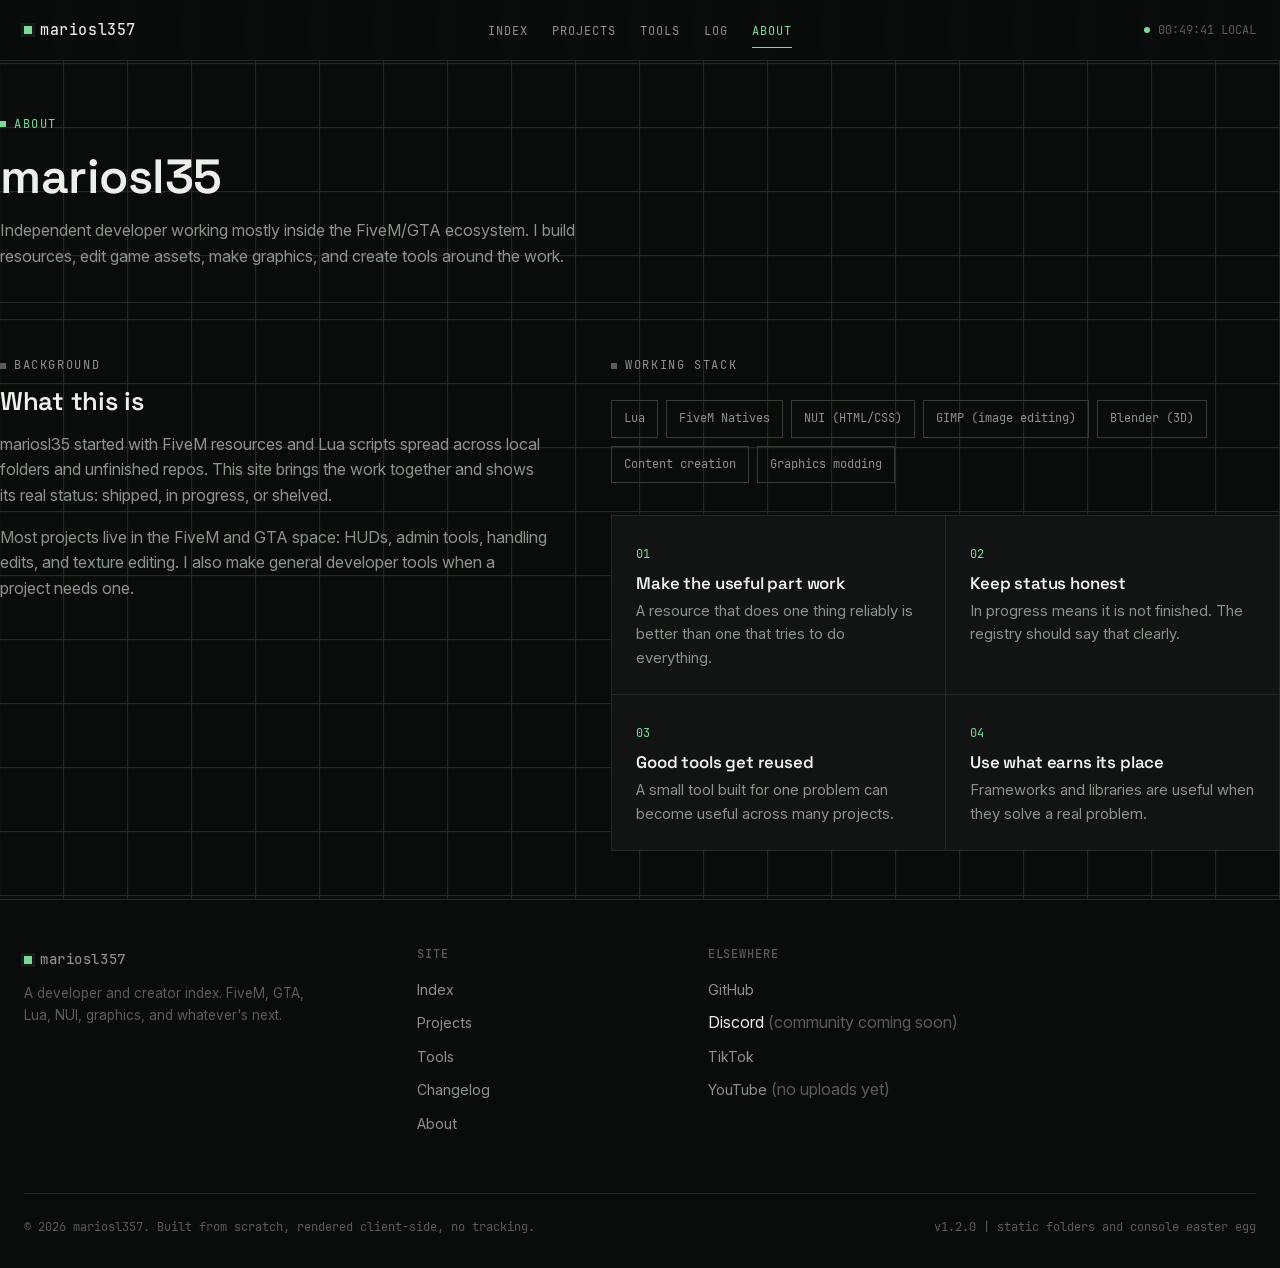
==== commit b2b977d7: "Easter egg extra: proper .html paths" ====
--- a/about.html
+++ b/about.html
@@ -126,7 +126,7 @@
       </div>
       <div class="footer-bottom">
         <span>© <span data-year></span> mariosl357. Built from scratch, rendered client-side, no tracking.</span>
-        <span>v1.1.4 | project share pages</span>
+        <span>v1.2.0 | static folders and console easter egg</span>
       </div>
     </div>
   </footer>
--- a/css/style.css
+++ b/css/style.css
@@ -591,6 +591,34 @@
 .log-panel-foot {
   border-top: 1px solid var(--border);
   padding: var(--space-3) var(--space-4);
+  display: grid;
+  gap: var(--space-3);
+}
+.console-prompt {
+  display: flex;
+  align-items: center;
+  gap: var(--space-2);
+  color: var(--accent);
+  font-family: var(--font-mono);
+  font-size: 0.78rem;
+}
+.console-prompt input {
+  min-width: 0;
+  width: 100%;
+  color: var(--text);
+  font-family: var(--font-mono);
+  font-size: 0.78rem;
+  outline: none;
+}
+.console-prompt input::placeholder { color: var(--text-faint); }
+.console-prompt:focus-within { color: var(--text); }
+.console-command { color: var(--accent); }
+.console-response { color: var(--text-dim); }
+.console-ascii {
+  margin: 0;
+  color: var(--accent);
+  font: 0.68rem/1.25 var(--font-mono);
+  white-space: pre;
 }
 .log-panel-foot a {
   font-family: var(--font-mono);
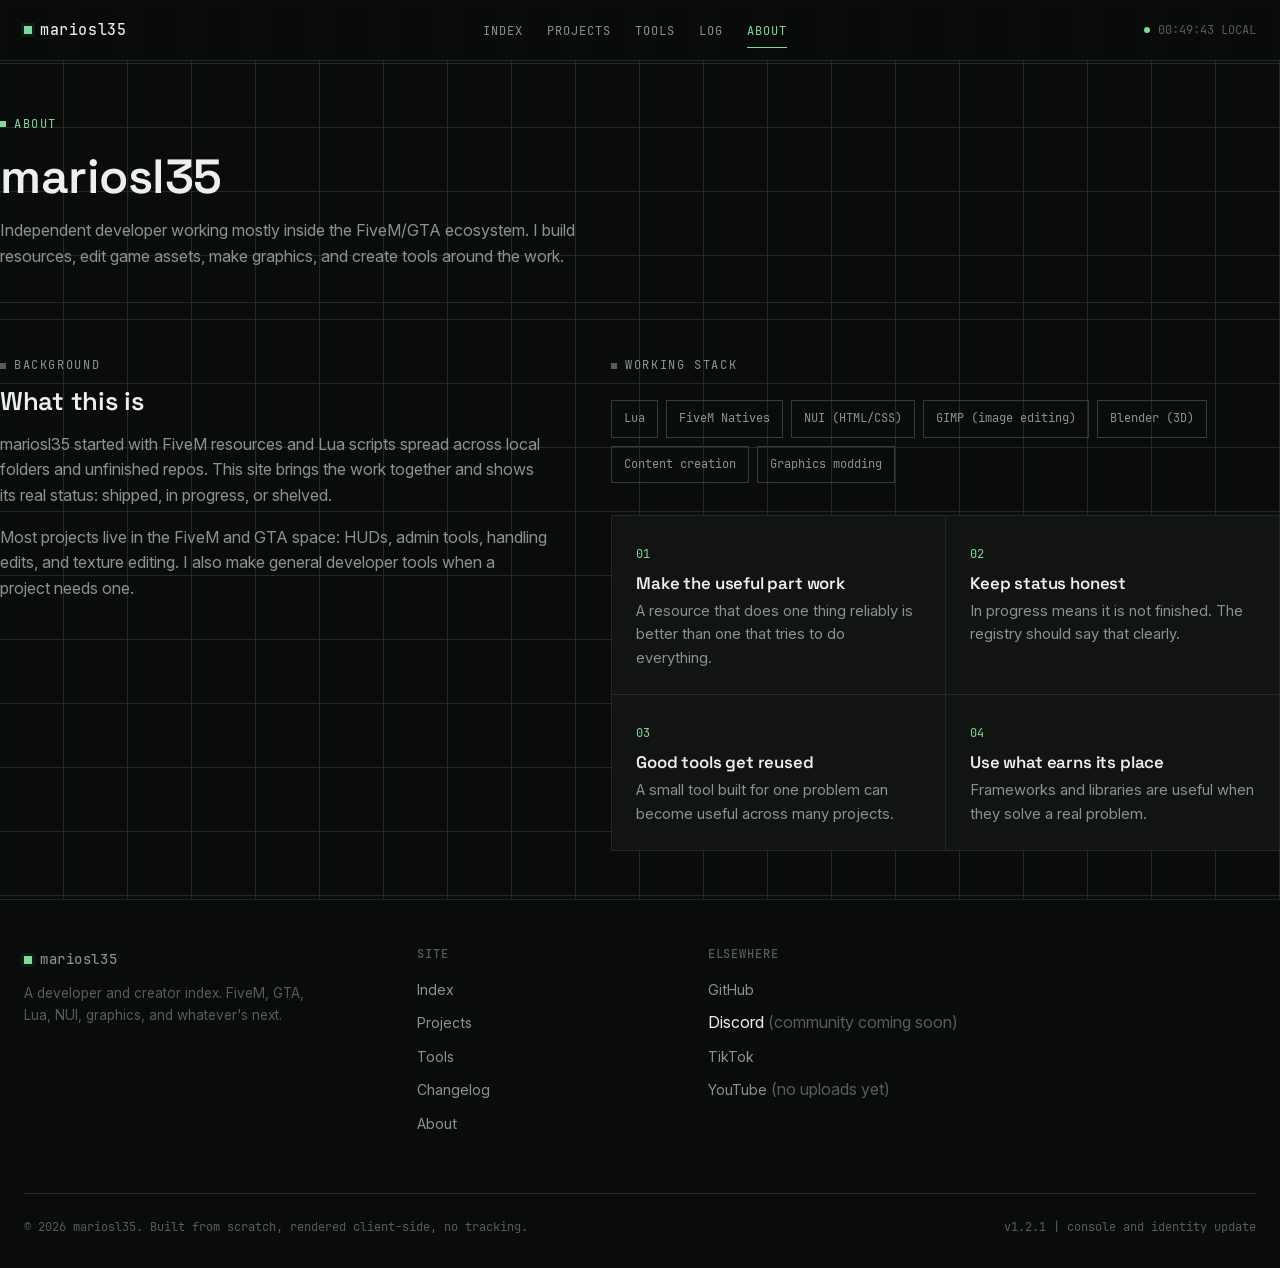
==== commit 4e92a78b: "Renaming website" ====
--- a/about.html
+++ b/about.html
@@ -3,7 +3,7 @@
 <head>
   <meta charset="UTF-8" />
   <meta name="viewport" content="width=device-width, initial-scale=1, viewport-fit=cover" />
-  <title>About | mariosl357</title>
+  <title>About | mariosl35</title>
   <meta name="description" content="About mariosl35. An independent developer working across FiveM, GTA modification, Lua, NUI, and graphics." />
   <link rel="icon" href="assets/favicon.svg" type="image/svg+xml" />
   <link rel="stylesheet" href="css/style.css" />
@@ -13,9 +13,9 @@
 
   <header class="site-header">
     <div class="shell header-inner">
-      <a href="index.html" class="wordmark" aria-label="mariosl357 home">
+      <a href="index.html" class="wordmark" aria-label="mariosl35 home">
         <span class="dot" aria-hidden="true"></span>
-        mariosl357
+        mariosl35
       </a>
       <nav class="main-nav" id="main-nav" aria-label="Primary">
         <ul>
@@ -101,7 +101,7 @@
     <div class="shell">
       <div class="footer-grid">
         <div class="footer-col footer-brand">
-          <a href="index.html" class="wordmark"><span class="dot" aria-hidden="true"></span>mariosl357</a>
+          <a href="index.html" class="wordmark"><span class="dot" aria-hidden="true"></span>mariosl35</a>
           <p>A developer and creator index. FiveM, GTA, Lua, NUI, graphics, and whatever's next.</p>
         </div>
         <div class="footer-col">
@@ -125,8 +125,8 @@
         </div>
       </div>
       <div class="footer-bottom">
-        <span>© <span data-year></span> mariosl357. Built from scratch, rendered client-side, no tracking.</span>
-        <span>v1.2.0 | static folders and console easter egg</span>
+        <span>© <span data-year></span> mariosl35. Built from scratch, rendered client-side, no tracking.</span>
+        <span>v1.2.1 | console and identity update</span>
       </div>
     </div>
   </footer>
--- a/css/style.css
+++ b/css/style.css
@@ -1,5 +1,5 @@
 /* ==========================================================================
-   mariosl357 core stylesheet
+   mariosl35 core stylesheet
    Graphite / green technical system. No frameworks.
    ========================================================================== */
 
@@ -545,7 +545,11 @@
 
 .log-feed {
   flex: 1;
-  overflow: hidden;
+  min-height: 0;
+  overflow-y: auto;
+  overflow-x: hidden;
+  scrollbar-width: thin;
+  scrollbar-color: var(--border-strong) transparent;
   padding: var(--space-4);
   font-family: var(--font-mono);
   font-size: 0.78rem;
@@ -553,6 +557,9 @@
   color: var(--text-dim);
   position: relative;
 }
+.log-feed::-webkit-scrollbar { width: 6px; }
+.log-feed::-webkit-scrollbar-track { background: transparent; }
+.log-feed::-webkit-scrollbar-thumb { background: var(--border-strong); }
 
 .log-line {
   white-space: nowrap;
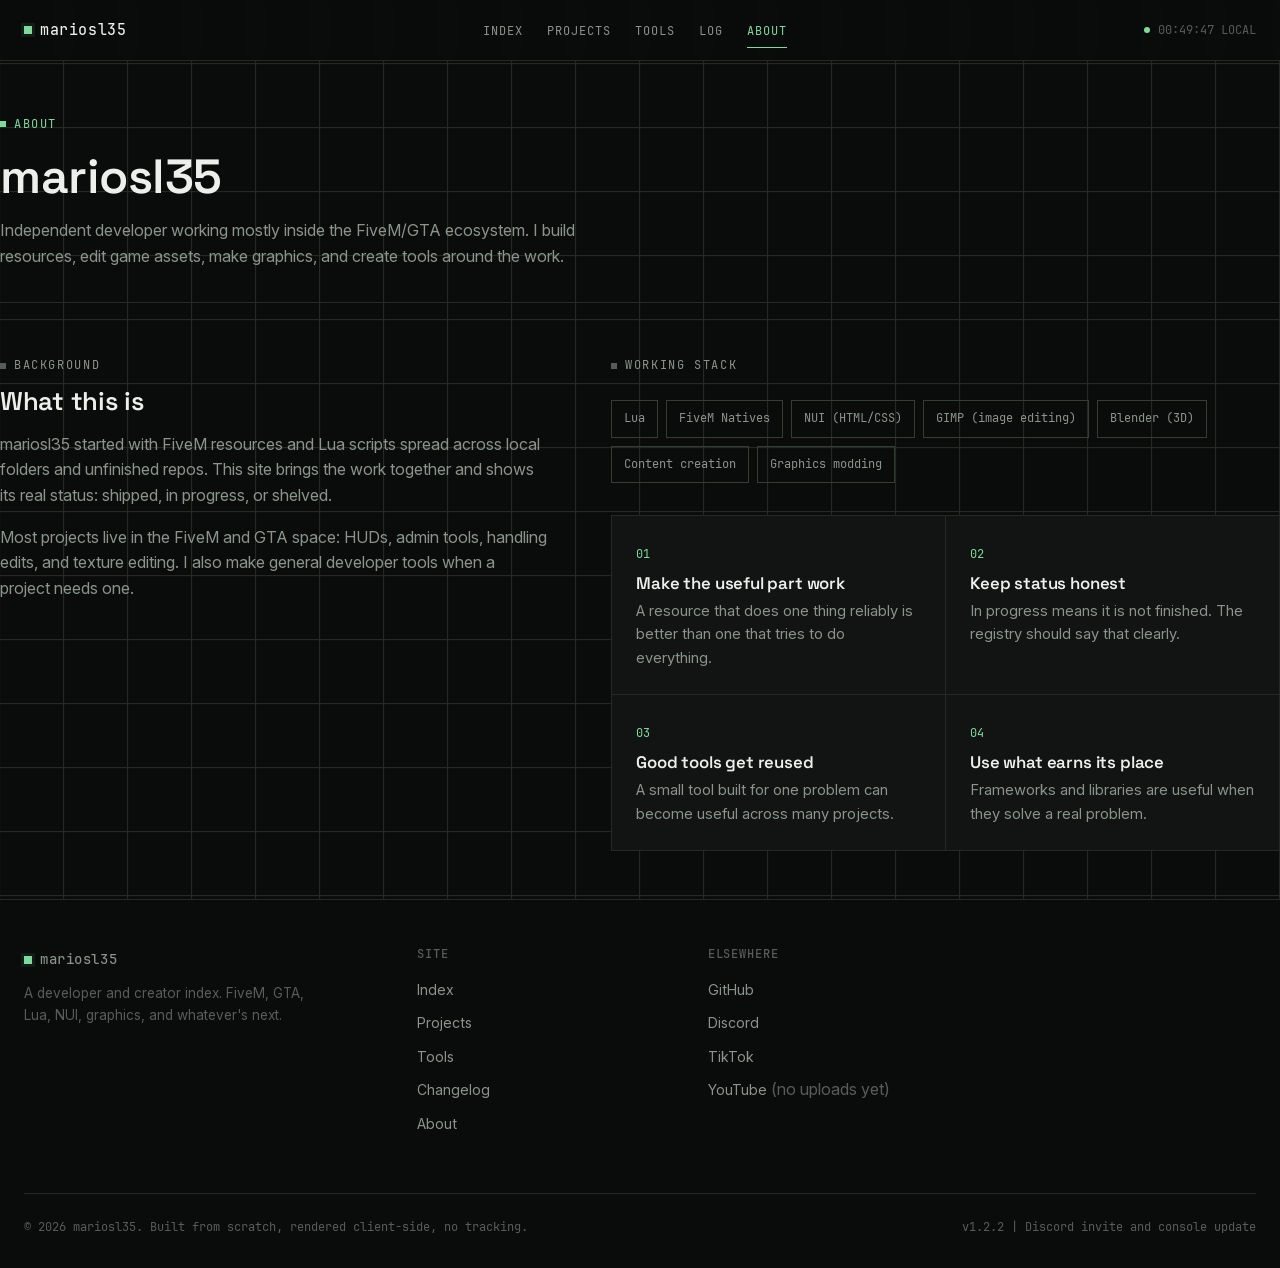
==== commit 5ab5b4c7: "Discord invite link" ====
--- a/about.html
+++ b/about.html
@@ -118,7 +118,7 @@
           <h4>Elsewhere</h4>
           <ul>
             <li><a href="https://github.com/mariosl35" target="_blank" rel="noopener noreferrer">GitHub</a></li>
-            <li>Discord <span class="footer-note">(community coming soon)</span></li>
+            <li><a href="https://discord.gg/AC5u34SuJ2" target="_blank" rel="noopener noreferrer">Discord</a></li>
             <li><a href="https://www.tiktok.com/@mariosl357" target="_blank" rel="noopener noreferrer">TikTok</a></li>
             <li><a href="https://www.youtube.com/@mariosl357" target="_blank" rel="noopener noreferrer">YouTube</a> <span class="footer-note">(no uploads yet)</span></li>
           </ul>
@@ -126,7 +126,7 @@
       </div>
       <div class="footer-bottom">
         <span>© <span data-year></span> mariosl35. Built from scratch, rendered client-side, no tracking.</span>
-        <span>v1.2.1 | console and identity update</span>
+        <span>v1.2.2 | Discord invite and console update</span>
       </div>
     </div>
   </footer>
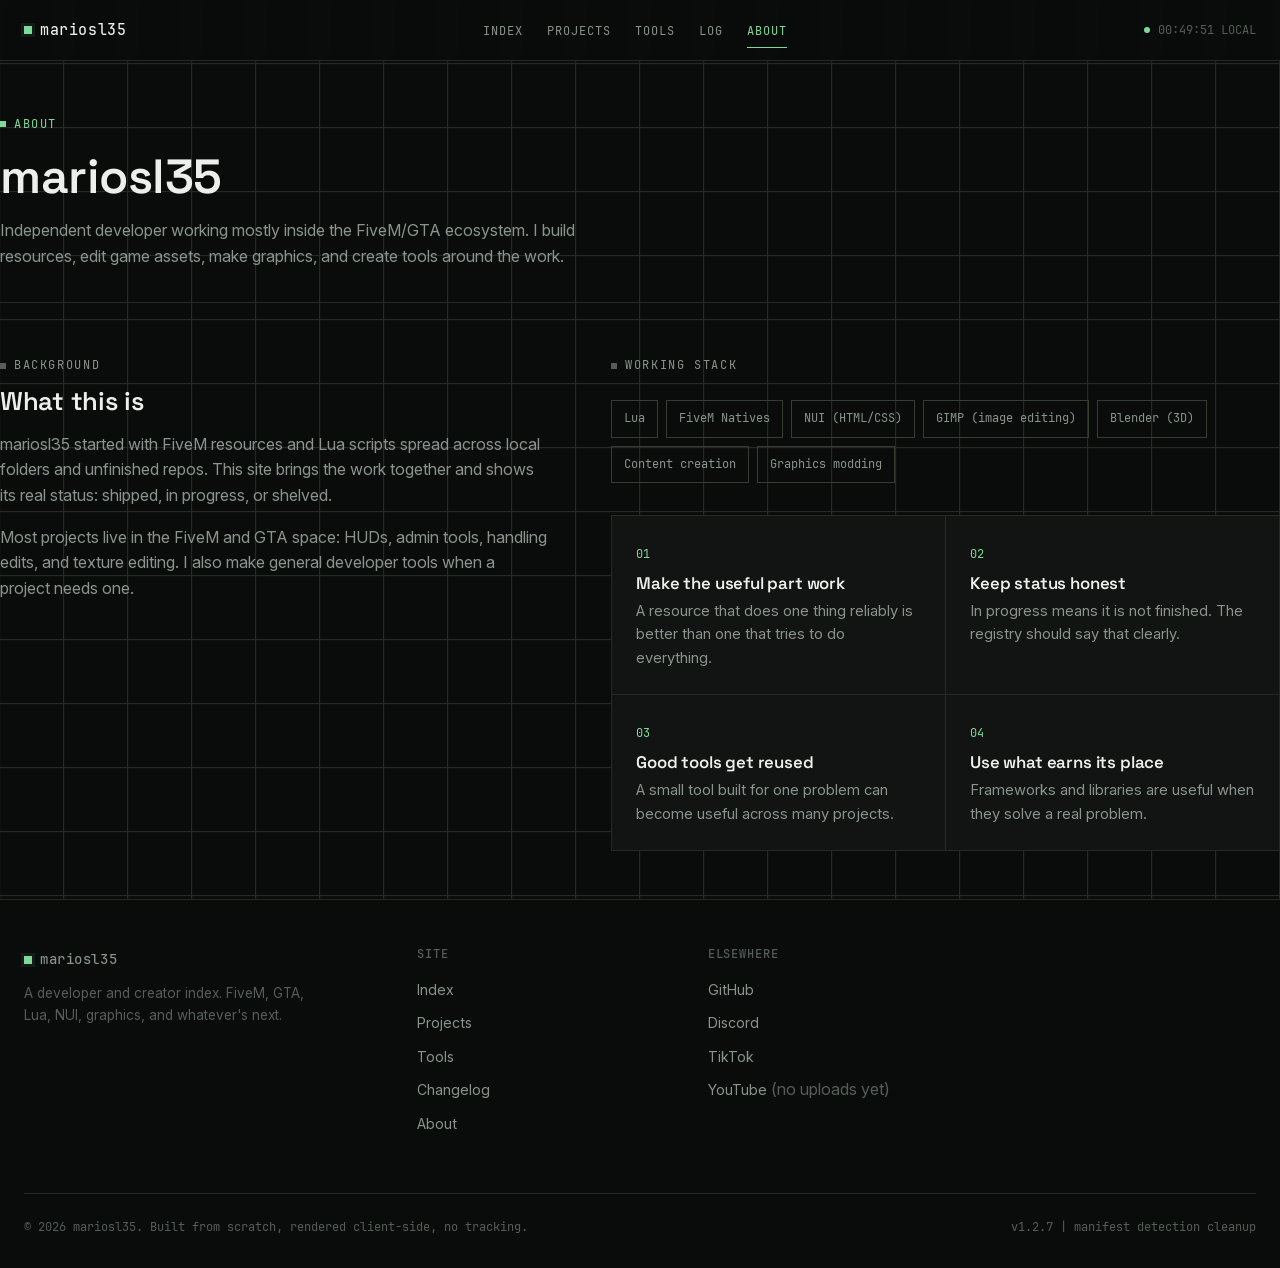
==== commit 0cffb4ae: "vehicle and maps fxmanifest support" ====
--- a/about.html
+++ b/about.html
@@ -126,7 +126,7 @@
       </div>
       <div class="footer-bottom">
         <span>© <span data-year></span> mariosl35. Built from scratch, rendered client-side, no tracking.</span>
-        <span>v1.2.2 | Discord invite and console update</span>
+        <span>v1.2.7 | manifest detection cleanup</span>
       </div>
     </div>
   </footer>
--- a/css/style.css
+++ b/css/style.css
@@ -1221,7 +1221,9 @@
   min-height: 360px;
   margin-top: var(--space-6);
   padding: var(--space-4);
-  resize: vertical;
+  resize: none;
+  scrollbar-width: thin;
+  scrollbar-color: var(--accent) var(--bg-inset);
   border: 1px solid var(--border-strong);
   background: var(--bg-inset);
   color: var(--text);
@@ -1229,6 +1231,13 @@
   font-size: 0.78rem;
   line-height: 1.6;
 }
+.manifest-output::-webkit-scrollbar { width: 10px; }
+.manifest-output::-webkit-scrollbar-track { background: var(--bg-inset); }
+.manifest-output::-webkit-scrollbar-thumb {
+  background: var(--accent);
+  border: 2px solid var(--bg-inset);
+}
+.manifest-output::-webkit-scrollbar-thumb:hover { background: var(--accent); }
 @media (max-width: 800px) {
   .manifest-tool { grid-template-columns: 1fr; }
   .manifest-heading-row { flex-direction: column; }
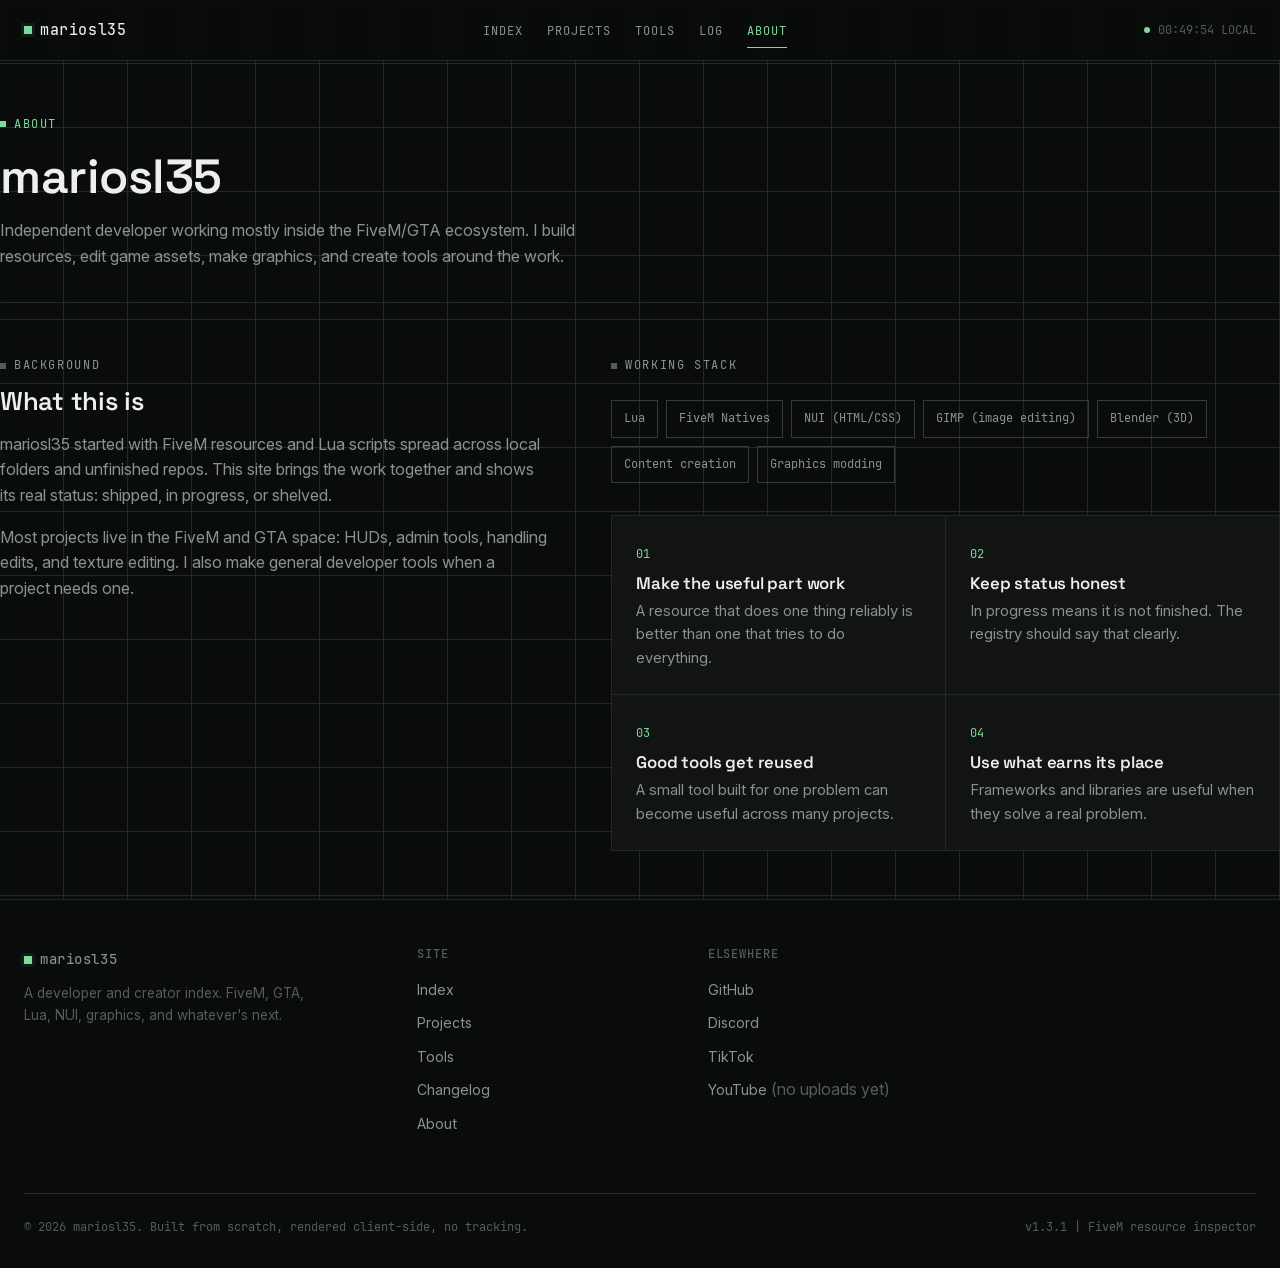
==== commit f8c0178e: "Updated ChangeLog Forgor to :3" ====
--- a/about.html
+++ b/about.html
@@ -126,7 +126,7 @@
       </div>
       <div class="footer-bottom">
         <span>© <span data-year></span> mariosl35. Built from scratch, rendered client-side, no tracking.</span>
-        <span>v1.2.7 | manifest detection cleanup</span>
+        <span>v1.3.1 | FiveM resource inspector</span>
       </div>
     </div>
   </footer>
--- a/css/style.css
+++ b/css/style.css
@@ -1243,6 +1243,65 @@
   .manifest-heading-row { flex-direction: column; }
 }
 
+/* ---------- FiveM resource inspector ---------- */
+.inspector-report {
+  min-width: 0;
+}
+.inspector-empty {
+  display: grid;
+  gap: var(--space-1);
+  margin-top: var(--space-6);
+  padding: var(--space-4);
+  border: 1px solid var(--border);
+  background: var(--bg-inset);
+  color: var(--text-dim);
+}
+.inspector-empty strong {
+  color: var(--accent);
+  font-family: var(--font-mono);
+  font-size: 0.72rem;
+  letter-spacing: 0.06em;
+  text-transform: uppercase;
+}
+.inspector-results {
+  display: grid;
+  gap: var(--space-4);
+  margin-top: var(--space-6);
+}
+.inspector-card {
+  border: 1px solid var(--border);
+  background: var(--bg-inset);
+  padding: var(--space-4);
+}
+.inspector-card h3 {
+  font-family: var(--font-mono);
+  font-size: 0.72rem;
+  letter-spacing: 0.06em;
+  text-transform: uppercase;
+  color: var(--accent);
+  margin-bottom: var(--space-3);
+}
+.inspector-card ul {
+  display: grid;
+  gap: var(--space-2);
+}
+.inspector-card li {
+  color: var(--text-dim);
+  font-size: 0.9rem;
+  overflow-wrap: anywhere;
+  padding-left: var(--space-4);
+  position: relative;
+}
+.inspector-card li::before {
+  content: "";
+  width: 5px;
+  height: 5px;
+  background: var(--accent);
+  position: absolute;
+  left: 0;
+  top: 0.7em;
+}
+
 @media (max-width: 900px) {
   .tools-grid { grid-template-columns: repeat(2, 1fr); }
 }
